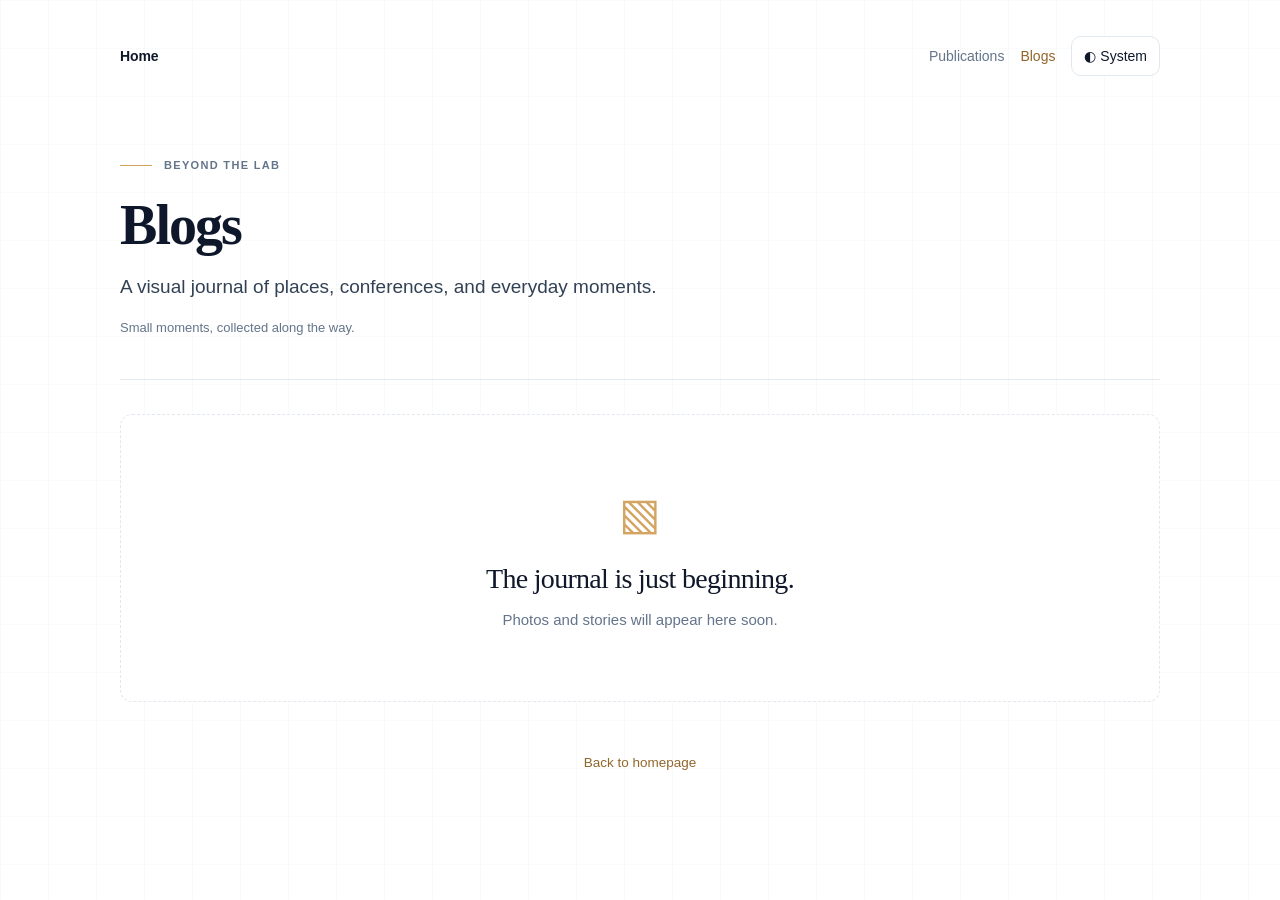
==== blogs/index.html @ a7b69385 "paper prepare" ====
<!DOCTYPE html>
<html lang="en">
<head>
  <meta charset="UTF-8">
  <meta name="viewport" content="width=device-width, initial-scale=1.0">
  <title>Blogs | Academic Journal</title>
  <meta name="description" content="A visual journal of places, conferences, and everyday moments.">
  <script src="../assets/theme.js"></script>
  <link rel="stylesheet" href="../assets/base.css">
  <link rel="stylesheet" href="../assets/site.css">
  <script defer src="../assets/site-config.js"></script>
  <script defer src="../assets/site.js"></script>
  <script defer src="../assets/blogs.js"></script>
</head>
<body>
  <main class="container">
    <nav class="top-nav" aria-label="Main navigation">
      <a class="nav-name" href="../">Home</a>
      <div class="nav-links"><a href="../#publications">Publications</a><a href="./" aria-current="page">Blogs</a>
      <!-- <a href="#footprint">Site Footprint</a> --><button class="theme-toggle" type="button" data-theme-toggle hidden>Theme</button></div>
    </nav>
    <header class="journal-header">
      <p class="eyebrow">Beyond the lab</p><h1>Blogs</h1>
      <p>A visual journal of places, conferences, and everyday moments.</p>
      <p class="muted">Small moments, collected along the way.</p>
    </header>
    <div id="photo-journal"><div class="empty-journal"><span class="empty-icon" aria-hidden="true">▧</span>
      <h2>The journal is just beginning.</h2><p class="muted">Photos and stories will appear here soon.</p></div></div>
    <noscript><p>JavaScript is needed to display the photo journal and open the image viewer.</p></noscript>
    <!-- Site Footprint disabled; uncomment to restore.
    <section class="site-footprint" id="footprint" aria-labelledby="footprint-title">
      <h2 id="footprint-title" class="eyebrow">Site Footprint</h2>
      <div data-visitor-map><p class="muted">Visitor map is not connected yet.</p></div>
    </section>
    -->
  </main>
  <footer class="footer"><a href="../">Back to homepage</a></footer>
  <dialog class="lightbox" aria-label="Photo viewer">
    <div class="lightbox-toolbar"><p id="photo-count" aria-live="polite"></p><button type="button" data-close aria-label="Close photo viewer">✕</button></div>
    <figure><img id="lightbox-image" alt=""><figcaption id="lightbox-caption" aria-live="polite"></figcaption></figure>
    <div class="lightbox-controls"><button type="button" data-previous aria-label="Previous photo">← Previous</button><button type="button" data-next aria-label="Next photo">Next →</button></div>
  </dialog>
</body>
</html>
---- assets/base.css ----
:root {
      --bg: #f5f5f7;
      --card: rgba(255, 255, 255, 0.94);
      --text: #1d1d1f;
      --subtle: #3f4247;
      --muted: #6b7078;
      --line: #e5e5ea;
      --link: #0066cc;
      --chip: #f2f2f4;
      --chip-text: #52565c;
      --shadow: 0 18px 50px rgba(0, 0, 0, 0.06);
      --soft-shadow: 0 8px 26px rgba(0, 0, 0, 0.045);
      --radius: 24px;
    }

    * {
      box-sizing: border-box;
    }

    html {
      scroll-behavior: smooth;
    }

    body {
      margin: 0;
      font-family: -apple-system, BlinkMacSystemFont, "Segoe UI", "Microsoft YaHei", Arial, sans-serif;
      line-height: 1.58;
      color: var(--text);
      background:
        radial-gradient(circle at top left, rgba(255, 255, 255, 0.95), transparent 34rem),
        var(--bg);
      -webkit-font-smoothing: antialiased;
    }

    .container {
      max-width: 1080px;
      margin: 0 auto;
      padding: 34px 20px 42px;
    }

    .top-nav {
      display: flex;
      justify-content: space-between;
      align-items: center;
      margin-bottom: 18px;
      color: var(--muted);
      font-size: 14px;
    }

    .nav-name {
      font-weight: 650;
      color: var(--text);
      letter-spacing: -0.01em;
    }

    .nav-links {
      display: flex;
      gap: 18px;
      flex-wrap: wrap;
    }

    .nav-links a {
      color: var(--muted);
      text-decoration: none;
      transition: color 0.12s ease;
    }

    .nav-links a:hover {
      color: var(--link);
    }

    .card {
      background: var(--card);
      border: 1px solid rgba(255, 255, 255, 0.74);
      border-radius: var(--radius);
      padding: 34px 36px;
      margin-bottom: 20px;
      box-shadow: var(--shadow);
      backdrop-filter: blur(18px);
    }

    .hero {
      display: grid;
      grid-template-columns: 1fr auto;
      gap: 42px;
      align-items: center;
    }

    .profile-photo-wrap {
      display: inline-flex;
      align-items: center;
      justify-content: center;
      justify-self: end;
      width: fit-content;
      border-radius: 24px;
      overflow: hidden;
      background: #fff;
      border: 1px solid var(--line);
      box-shadow: 0 12px 34px rgba(0, 0, 0, 0.08);
    }

    .profile-photo {
      height: 280px;
      width: auto;
      display: block;
    }

    h1 {
      margin: 0 0 8px;
      font-size: 42px;
      line-height: 1.12;
      letter-spacing: -0.045em;
      font-weight: 760;
    }

    h2 {
      margin: 0 0 20px;
      padding-bottom: 12px;
      border-bottom: 1px solid var(--line);
      font-size: 25px;
      line-height: 1.25;
      letter-spacing: -0.025em;
      font-weight: 720;
    }

    h3 {
      margin: 0 0 8px;
      font-size: 18px;
      line-height: 1.35;
      letter-spacing: -0.015em;
      font-weight: 700;
    }

    p {
      margin: 6px 0;
    }

    a {
      color: var(--link);
      text-decoration: none;
    }

    a:hover {
      text-decoration: underline;
    }

    .identity {
      font-size: 17px;
      color: var(--subtle);
      margin-bottom: 10px;
    }

    .about-line {
      max-width: 760px;
      margin-top: 12px;
      color: var(--text);
      font-size: 16px;
      line-height: 1.62;
    }

    .links {
      margin-top: 18px;
      display: flex;
      flex-wrap: wrap;
      gap: 10px;
    }

    .pill-link,
    .mini-link {
      display: inline-flex;
      align-items: center;
      justify-content: center;
      border-radius: 999px;
      text-decoration: none;
      transition: all 0.16s ease;
      white-space: nowrap;
    }

    .pill-link {
      padding: 5px 13px;
      border: 1px solid #d7e6fb;
      background: rgba(247, 250, 255, 0.9);
      color: var(--link);
      font-size: 14.5px;
      line-height: 1.5;
    }

    button.pill-link {
      font: inherit;
      cursor: pointer;
    }

    button.pill-link.copied {
      background: rgba(220, 252, 231, 0.95);
      border-color: #86efac;
      color: #14532d;
    }

    .pill-link:hover,
    .mini-link:hover {
      text-decoration: none;
      background: #edf5ff;
      border-color: #bfd8f7;
      transform: translateY(-1px);
    }

    .mini-links {
      display: flex;
      flex-wrap: wrap;
      gap: 7px;
      margin-top: 7px;
    }

    .mini-link {
      padding: 4px 10px;
      border: 1px solid #e1e7f0;
      background: #fbfcff;
      color: var(--link);
      font-size: 13.5px;
      line-height: 1.45;
    }

    .item-title {
      font-weight: 680;
      font-size: 17px;
      line-height: 1.42;
      letter-spacing: -0.01em;
    }

    .muted {
      color: var(--muted);
      font-size: 15px;
      line-height: 1.48;
    }

    .venue {
      color: #14532d;
      font-weight: 700;
    }

    .authors {
      margin-top: 4px;
      color: var(--muted);
      font-size: 14.5px;
      line-height: 1.45;
    }

    .me {
      color: #1e3a8a;
      font-weight: 720;
    }

    .highlight {
      margin: 6px 0 5px;
      color: #343840;
      font-size: 14.8px;
      line-height: 1.5;
    }

    .highlight-label {
      color: var(--text);
      font-weight: 680;
    }

    .tag {
      display: inline-block;
      margin: 7px 7px 0 0;
      padding: 3px 10px;
      border-radius: 999px;
      background: var(--chip);
      color: var(--chip-text);
      font-size: 13px;
      line-height: 1.5;
    }

    .publication-card {
      display: grid;
      grid-template-columns: 250px 1fr;
      gap: 22px;
      align-items: center;
      padding: 12px 0;
      border-bottom: 1px solid #f0f0f2;
    }

    .publication-card:last-child {
      border-bottom: none;
      padding-bottom: 0;
    }

    .publication-cover-wrap {
      width: 230px;
      height: 230px;
      border-radius: 0;
      background: transparent;
      border: none;
      box-shadow: none;
      overflow: hidden;
      display: flex;
      align-items: center;
      justify-content: center;
      align-self: center;
    }

    .publication-cover {
      width: 100%;
      height: 100%;
      object-fit: contain;
      object-position: center;
      display: block;
      padding: 8px;
      background: #fff;
    }

    .project-grid {
      display: grid;
      grid-template-columns: repeat(3, 1fr);
      gap: 14px;
    }

    .project-card,
    .note-card,
    .info-panel {
      background: rgba(255, 255, 255, 0.72);
      border: 1px solid #eceef2;
      border-radius: 18px;
      padding: 18px;
      box-shadow: 0 8px 24px rgba(0, 0, 0, 0.032);
    }

    .project-card {
      min-height: 178px;
      display: flex;
      flex-direction: column;
      justify-content: space-between;
    }

    .project-title {
      font-size: 17px;
      font-weight: 720;
      letter-spacing: -0.012em;
      margin-bottom: 6px;
    }

    .project-desc {
      color: var(--muted);
      font-size: 14.5px;
      line-height: 1.55;
    }

    .more-block {
      margin-top: 14px;
    }

    details {
      margin-top: 8px;
    }

    summary {
      cursor: pointer;
      color: var(--muted);
      font-size: 14.5px;
      user-select: none;
      transition: color 0.12s ease;
    }

    summary:hover {
      color: var(--link);
    }

    details[open] summary {
      margin-bottom: 10px;
      color: var(--link);
    }

    .more-project-grid {
      display: grid;
      grid-template-columns: repeat(3, 1fr);
      gap: 12px;
      margin-top: 10px;
    }

    .experience-awards-grid {
      display: grid;
      grid-template-columns: 1.35fr 1fr;
      gap: 14px;
    }

    .timeline {
      position: relative;
      display: grid;
      gap: 16px;
      margin-top: 8px;
    }

    .timeline-item {
      display: grid;
      grid-template-columns: 38px 1fr;
      gap: 11px;
      align-items: start;
    }

    .school-logo {
      width: 32px;
      height: 32px;
      border-radius: 50%;
      object-fit: contain;
      background: #fff;
      border: 1px solid var(--line);
      padding: 1px;
      display: block;
    }

    .timeline-time {
      color: var(--muted);
      font-size: 14px;
      line-height: 1.45;
      margin-bottom: 2px;
    }

    .timeline-title {
      font-size: 15.5px;
      line-height: 1.5;
      color: var(--text);
      font-weight: 620;
    }

    .award-list {
      display: flex;
      flex-wrap: wrap;
      gap: 9px;
      margin-top: 12px;
    }

    .award-chip {
      display: inline-flex;
      align-items: center;
      padding: 6px 11px;
      border-radius: 999px;
      background: #f7f7f9;
      border: 1px solid #eceef2;
      color: #343840;
      font-size: 14px;
      line-height: 1.45;
    }

    .note-grid {
      display: grid;
      grid-template-columns: repeat(2, 1fr);
      gap: 14px;
    }

    .note-card {
      min-height: 250px;
    }

    .section-note {
      color: var(--muted);
      font-size: 14.5px;
      margin: 0 0 9px;
    }

    .post-list {
      margin: 0;
      padding: 0;
      list-style: none;
    }

    .post-list li {
      position: relative;
      margin-bottom: 7px;
      padding-left: 15px;
      font-size: 15px;
      line-height: 1.5;
    }

    .post-list li::before {
      content: "";
      position: absolute;
      left: 1px;
      top: 0.72em;
      width: 4px;
      height: 4px;
      border-radius: 50%;
      background: #aeb4bd;
    }

    .post-list a {
      color: var(--text);
      text-decoration: none;
      transition: color 0.12s ease;
    }

    .post-list a:hover {
      color: var(--link);
      text-decoration: none;
    }

    .footer {
      text-align: center;
      color: #8a8f98;
      font-size: 13.5px;
      padding: 8px 0 24px;
    }

    @media (max-width: 900px) {
      .project-grid,
      .more-project-grid,
      .note-grid,
      .experience-awards-grid {
        grid-template-columns: 1fr;
      }

      .note-card,
      .project-card {
        min-height: auto;
      }
    }

    @media (max-width: 820px) {
      .container {
        padding: 24px 14px 36px;
      }

      .top-nav {
        display: none;
      }

      .card {
        padding: 26px 24px;
        border-radius: 20px;
      }

      .hero {
        grid-template-columns: 1fr;
        gap: 24px;
      }

      .profile-photo-wrap {
        justify-self: center;
        width: fit-content;
      }

      .profile-photo {
        height: 155px;
      }

      .publication-card {
        grid-template-columns: 1fr;
        gap: 14px;
        align-items: start;
      }

      .publication-cover-wrap {
        width: 100%;
        height: 210px;
      }
    }

    @media (max-width: 560px) {
      h1 {
        font-size: 34px;
      }

      h2 {
        font-size: 23px;
      }

      .identity,
      .about-line {
        font-size: 15.5px;
      }

      .links {
        gap: 8px;
      }

      .pill-link {
        font-size: 14px;
        padding: 5px 11px;
      }

      .publication-cover-wrap {
        height: 190px;
      }
    }

    .experience-marquee {
      position: relative;
      overflow: hidden;
      margin-top: 8px;
      padding: 8px 0 18px;
      -webkit-mask-image: linear-gradient(to right, transparent, black 6%, black 94%, transparent);
              mask-image: linear-gradient(to right, transparent, black 6%, black 94%, transparent);
    }

    .experience-marquee-track {
      display: flex;
      width: max-content;
      gap: 108px;
      will-change: transform;
    }

    .experience-marquee-item {
      flex: 0 0 auto;
      display: flex;
      flex-direction: column;
      align-items: center;
      gap: 8px;
      width: 120px;
    }

    .experience-marquee-logo {
      width: 190px;
      height: 100px;
      border-radius: 8px;
      background: #fff;
      display: flex;
      align-items: center;
      justify-content: center;
      padding: 4px;
      overflow: hidden;
      flex-shrink: 0;
    }

    .experience-marquee-logo img {
      width: var(--icon-size, 100%);
      height: var(--icon-size, 100%);
      object-fit: contain;
      display: block;
    }

    .experience-marquee-label {
      font-size: 12.5px;
      line-height: 1.35;
      color: var(--muted);
      text-align: center;
    }

    .experience-marquee-label strong {
      display: block;
      color: var(--text);
      font-weight: 620;
      font-size: 13.5px;
      margin-bottom: 1px;
    }

    @media (max-width: 560px) {
      .experience-marquee-track {
        gap: 36px;
      }

      .experience-marquee-item {
        width: 110px;
      }

      .experience-marquee-logo {
        width: 95px;
        height: 50px;
      }
    }
---- assets/site.css ----
/* Palette and 48px grid adapted from the reference site's light/dark appearance. */
:root {
  color-scheme: light;
  --bg: #fefffe; --card: rgba(255,255,255,.88); --text: #0f172a;
  --subtle: #334155; --muted: #64748b; --line: #e2e8f0;
  --link: #91662c; --accent: #d4a562; --chip: #f1f5f9; --chip-text: #475569;
  --grid-x: #1e293b06; --grid-y: #1e293b05;
  --shadow: 0 12px 35px #0f172a06;
}
:root[data-theme="dark"] {
  color-scheme: dark;
  --bg: #0f172a; --card: rgba(20,31,51,.9); --text: #f8fafc;
  --subtle: #e2e8f0; --muted: #a8b7ca; --line: #334155;
  --link: #e4b976; --accent: #e4b976; --chip: #1e293b; --chip-text: #cbd5e1;
  --grid-x: #e2e8f009; --grid-y: #e2e8f006;
  --shadow: 0 12px 35px #00000018;
}
body {
  background: linear-gradient(90deg,var(--grid-x) 1px,transparent 1px),linear-gradient(180deg,var(--grid-y) 1px,transparent 1px),var(--bg);
  background-size: 48px 48px,48px 48px,auto;
}
.card { border-color: var(--line); }
.top-nav { gap: 16px; min-height: 44px; }
.nav-links { align-items: center; gap: 16px; }
.nav-links a[aria-current="page"] { color: var(--link); }
.theme-toggle { min-height: 40px; padding: 7px 12px; border: 1px solid var(--line); border-radius: 10px; background: var(--card); color: var(--text); font: inherit; cursor: pointer; }
.theme-toggle:hover { border-color: var(--accent); }
:focus-visible { outline: 2px solid var(--accent); outline-offset: 4px; }
.pill-link,.mini-link { gap: 10px; background: var(--chip); border-color: var(--line); color: var(--link); }
.pill-link:hover,.mini-link:hover { background: var(--card); border-color: var(--accent); }
.highlight,.award-chip { color: var(--subtle); }
.me { color: var(--link); }
.venue { color: #287546; }
[data-theme="dark"] .venue { color: #86d4a5; }
.publication-card { border-color: var(--line); }
.project-card,.note-card,.info-panel,.award-chip { background: var(--card); border-color: var(--line); }
.footer { color: var(--muted); }
.eyebrow { display: flex; align-items: center; gap: 12px; color: var(--muted); text-transform: uppercase; letter-spacing: .12em; font-size: 11px; font-weight: 650; }
.eyebrow::before { content: ''; width: 32px; height: 1px; background: var(--accent); }
.blog-intro { display: flex; justify-content: space-between; align-items: center; gap: 24px; }
.blog-intro h2 { border: 0; padding: 0; margin: 12px 0; font-family: Georgia,serif; font-size: 32px; }
.journal-header { padding: 55px 0 36px; border-bottom: 1px solid var(--line); margin-bottom: 34px; }
.journal-header h1 { font-family: Georgia,serif; font-size: clamp(38px,6vw,56px); margin: 20px 0 15px; letter-spacing: -.035em; }
.journal-header > p:not(.eyebrow):not(.muted) { color: var(--subtle); font-size: 19px; max-width: 640px; }
.journal-header .muted { font-size: 13px; margin-top: 16px; }
.month-group { margin-bottom: 42px; }
.month-heading { display: flex; align-items: center; gap: 18px; margin-bottom: 20px; }
.month-heading h2 { padding: 0; margin: 0; border: 0; font: 600 25px Georgia,serif; }
.month-heading::after { content: ''; height: 1px; background: var(--line); flex: 1; }
.photo-total { color: var(--muted); font-size: 12px; border: 1px solid var(--line); border-radius: 999px; padding: 3px 10px; order: 1; }
.photo-grid { display: grid; grid-template-columns: repeat(3,minmax(0,1fr)); gap: 18px; }
.photo-tile { position: relative; display: block; width: 100%; padding: 0; border: 1px solid var(--line); border-radius: 9px; overflow: hidden; background: var(--chip); cursor: zoom-in; aspect-ratio: 4/3; text-align: left; }
.photo-tile img { width: 100%; height: 100%; display: block; object-fit: cover; transition: transform .25s; }
.photo-tile:hover img { transform: scale(1.04); }
.photo-tile span { position: absolute; inset: auto 0 0; padding: 28px 14px 12px; color: #fff; font-size: 13px; background: linear-gradient(transparent,#000b); }
.empty-journal { text-align: center; padding: 64px 20px; border: 1px dashed var(--line); border-radius: 12px; background: var(--card); }
.empty-journal h2 { border: 0; padding: 0; font: 28px Georgia,serif; margin: 14px 0; }
.empty-icon { font-size: 44px; color: var(--accent); }
.site-footprint { padding: 32px 0; margin-top: 38px; border-top: 1px solid var(--line); text-align: center; }
.site-footprint h2 { border: 0; padding: 0; justify-content: center; margin-bottom: 20px; }
.site-footprint img { display: block; max-width: min(100%,640px); margin: auto; border: 1px solid var(--line); border-radius: 8px; }
.site-footprint .muted { font-size: 13px; }
.lightbox { width: min(1100px,95vw); max-height: 94dvh; padding: 16px; border: 1px solid var(--line); border-radius: 12px; background: var(--bg); color: var(--text); }
.lightbox::backdrop { background: #000c; }
.lightbox-toolbar,.lightbox-controls { display: flex; justify-content: space-between; align-items: center; gap: 10px; }
.lightbox button { background: var(--chip); color: var(--text); border: 1px solid var(--line); padding: 10px 16px; border-radius: 8px; cursor: pointer; }
.lightbox button:disabled { opacity: .4; cursor: default; }
.lightbox figure { margin: 12px 0; text-align: center; }
.lightbox img { display: block; max-width: 100%; max-height: 65dvh; object-fit: contain; margin: auto; }
.lightbox figcaption { padding: 12px; color: var(--subtle); }
body:has(dialog[open]) { overflow: hidden; }
@media(max-width:820px) {
  .top-nav { display: flex; align-items: flex-start; flex-direction: column; }
  .nav-links { width: 100%; gap: 12px; font-size: 13px; }
  .photo-grid { grid-template-columns: repeat(2,minmax(0,1fr)); gap: 12px; }
}
@media(max-width:560px) {
  .blog-intro { align-items: flex-start; flex-direction: column; }
  .journal-header { padding-top: 32px; }
  .photo-grid { grid-template-columns: 1fr; }
  .theme-toggle { padding: 6px 9px; }
}
@media(prefers-reduced-motion:reduce) { html { scroll-behavior: auto; } *,*::before,*::after { transition: none !important; } }
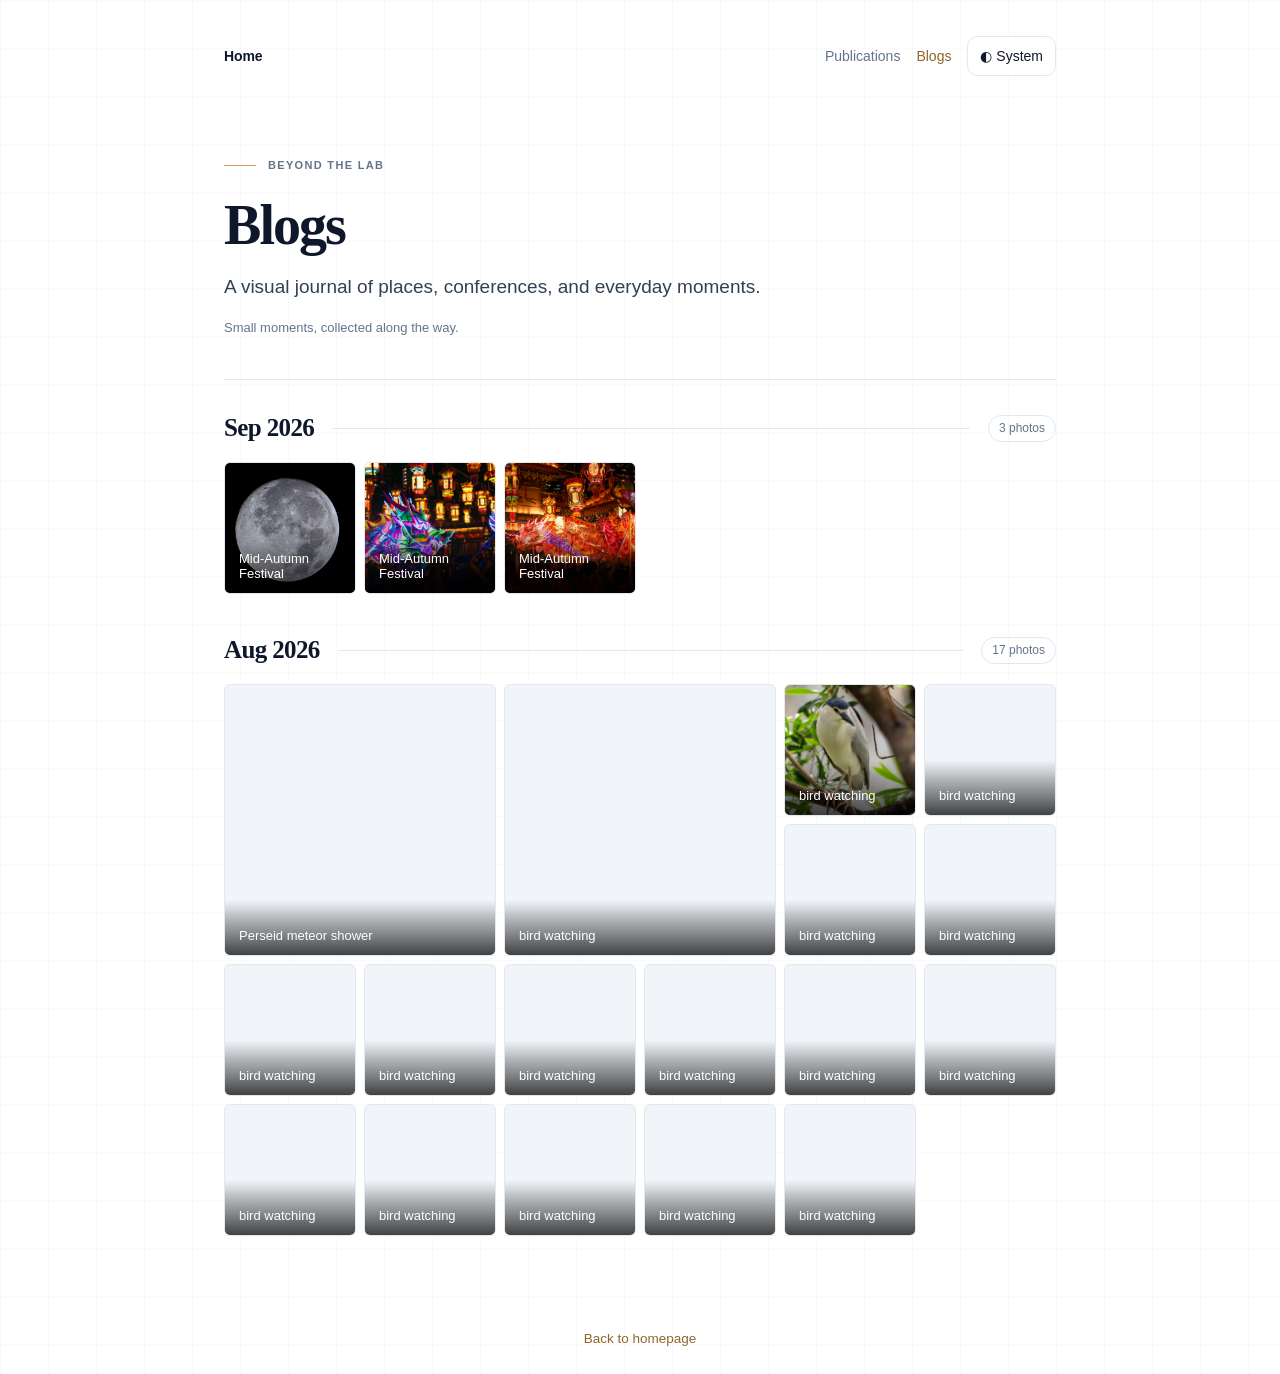
==== commit d46c7c5c: "Update blog gallery and image tools" ====
--- a/blogs/index.html
+++ b/blogs/index.html
@@ -7,13 +7,13 @@
   <meta name="description" content="A visual journal of places, conferences, and everyday moments.">
   <script src="../assets/theme.js"></script>
   <link rel="stylesheet" href="../assets/base.css">
-  <link rel="stylesheet" href="../assets/site.css">
-  <script defer src="../assets/site-config.js"></script>
+  <link rel="stylesheet" href="../assets/site.css?v=20261001-squares">
+  <script defer src="../assets/site-config.js?v=20261001-squares"></script>
   <script defer src="../assets/site.js"></script>
-  <script defer src="../assets/blogs.js"></script>
+  <script defer src="../assets/blogs.js?v=20261001-squares"></script>
 </head>
 <body>
-  <main class="container">
+  <main class="container journal-container">
     <nav class="top-nav" aria-label="Main navigation">
       <a class="nav-name" href="../">Home</a>
       <div class="nav-links"><a href="../#publications">Publications</a><a href="./" aria-current="page">Blogs</a>
--- a/assets/site.css
+++ b/assets/site.css
@@ -43,16 +43,25 @@
 .journal-header h1 { font-family: Georgia,serif; font-size: clamp(38px,6vw,56px); margin: 20px 0 15px; letter-spacing: -.035em; }
 .journal-header > p:not(.eyebrow):not(.muted) { color: var(--subtle); font-size: 19px; max-width: 640px; }
 .journal-header .muted { font-size: 13px; margin-top: 16px; }
+.journal-container { max-width: 872px; }
 .month-group { margin-bottom: 42px; }
 .month-heading { display: flex; align-items: center; gap: 18px; margin-bottom: 20px; }
 .month-heading h2 { padding: 0; margin: 0; border: 0; font: 600 25px Georgia,serif; }
 .month-heading::after { content: ''; height: 1px; background: var(--line); flex: 1; }
 .photo-total { color: var(--muted); font-size: 12px; border: 1px solid var(--line); border-radius: 999px; padding: 3px 10px; order: 1; }
-.photo-grid { display: grid; grid-template-columns: repeat(3,minmax(0,1fr)); gap: 18px; }
-.photo-tile { position: relative; display: block; width: 100%; padding: 0; border: 1px solid var(--line); border-radius: 9px; overflow: hidden; background: var(--chip); cursor: zoom-in; aspect-ratio: 4/3; text-align: left; }
+.photo-grid { display: grid; grid-template-columns: repeat(2,minmax(0,1fr)); gap: 12px; }
+.photo-tile { position: relative; display: block; min-width: 0; width: 100%; padding: 0; border: 1px solid var(--line); border-radius: 6px; overflow: hidden; background: var(--chip); cursor: zoom-in; aspect-ratio: 1; text-align: left; }
 .photo-tile img { width: 100%; height: 100%; display: block; object-fit: cover; transition: transform .25s; }
+.photo-tile-featured { grid-column: span 2; }
 .photo-tile:hover img { transform: scale(1.04); }
 .photo-tile span { position: absolute; inset: auto 0 0; padding: 28px 14px 12px; color: #fff; font-size: 13px; background: linear-gradient(transparent,#000b); }
+@media(min-width:640px) {
+  .photo-grid { grid-template-columns: repeat(4,minmax(0,1fr)); gap: 8px; }
+  .photo-tile-featured { grid-row: span 2; }
+}
+@media(min-width:768px) {
+  .photo-grid { grid-template-columns: repeat(6,minmax(0,1fr)); }
+}
 .empty-journal { text-align: center; padding: 64px 20px; border: 1px dashed var(--line); border-radius: 12px; background: var(--card); }
 .empty-journal h2 { border: 0; padding: 0; font: 28px Georgia,serif; margin: 14px 0; }
 .empty-icon { font-size: 44px; color: var(--accent); }
@@ -72,12 +81,10 @@
 @media(max-width:820px) {
   .top-nav { display: flex; align-items: flex-start; flex-direction: column; }
   .nav-links { width: 100%; gap: 12px; font-size: 13px; }
-  .photo-grid { grid-template-columns: repeat(2,minmax(0,1fr)); gap: 12px; }
 }
 @media(max-width:560px) {
   .blog-intro { align-items: flex-start; flex-direction: column; }
   .journal-header { padding-top: 32px; }
-  .photo-grid { grid-template-columns: 1fr; }
   .theme-toggle { padding: 6px 9px; }
 }
 @media(prefers-reduced-motion:reduce) { html { scroll-behavior: auto; } *,*::before,*::after { transition: none !important; } }
